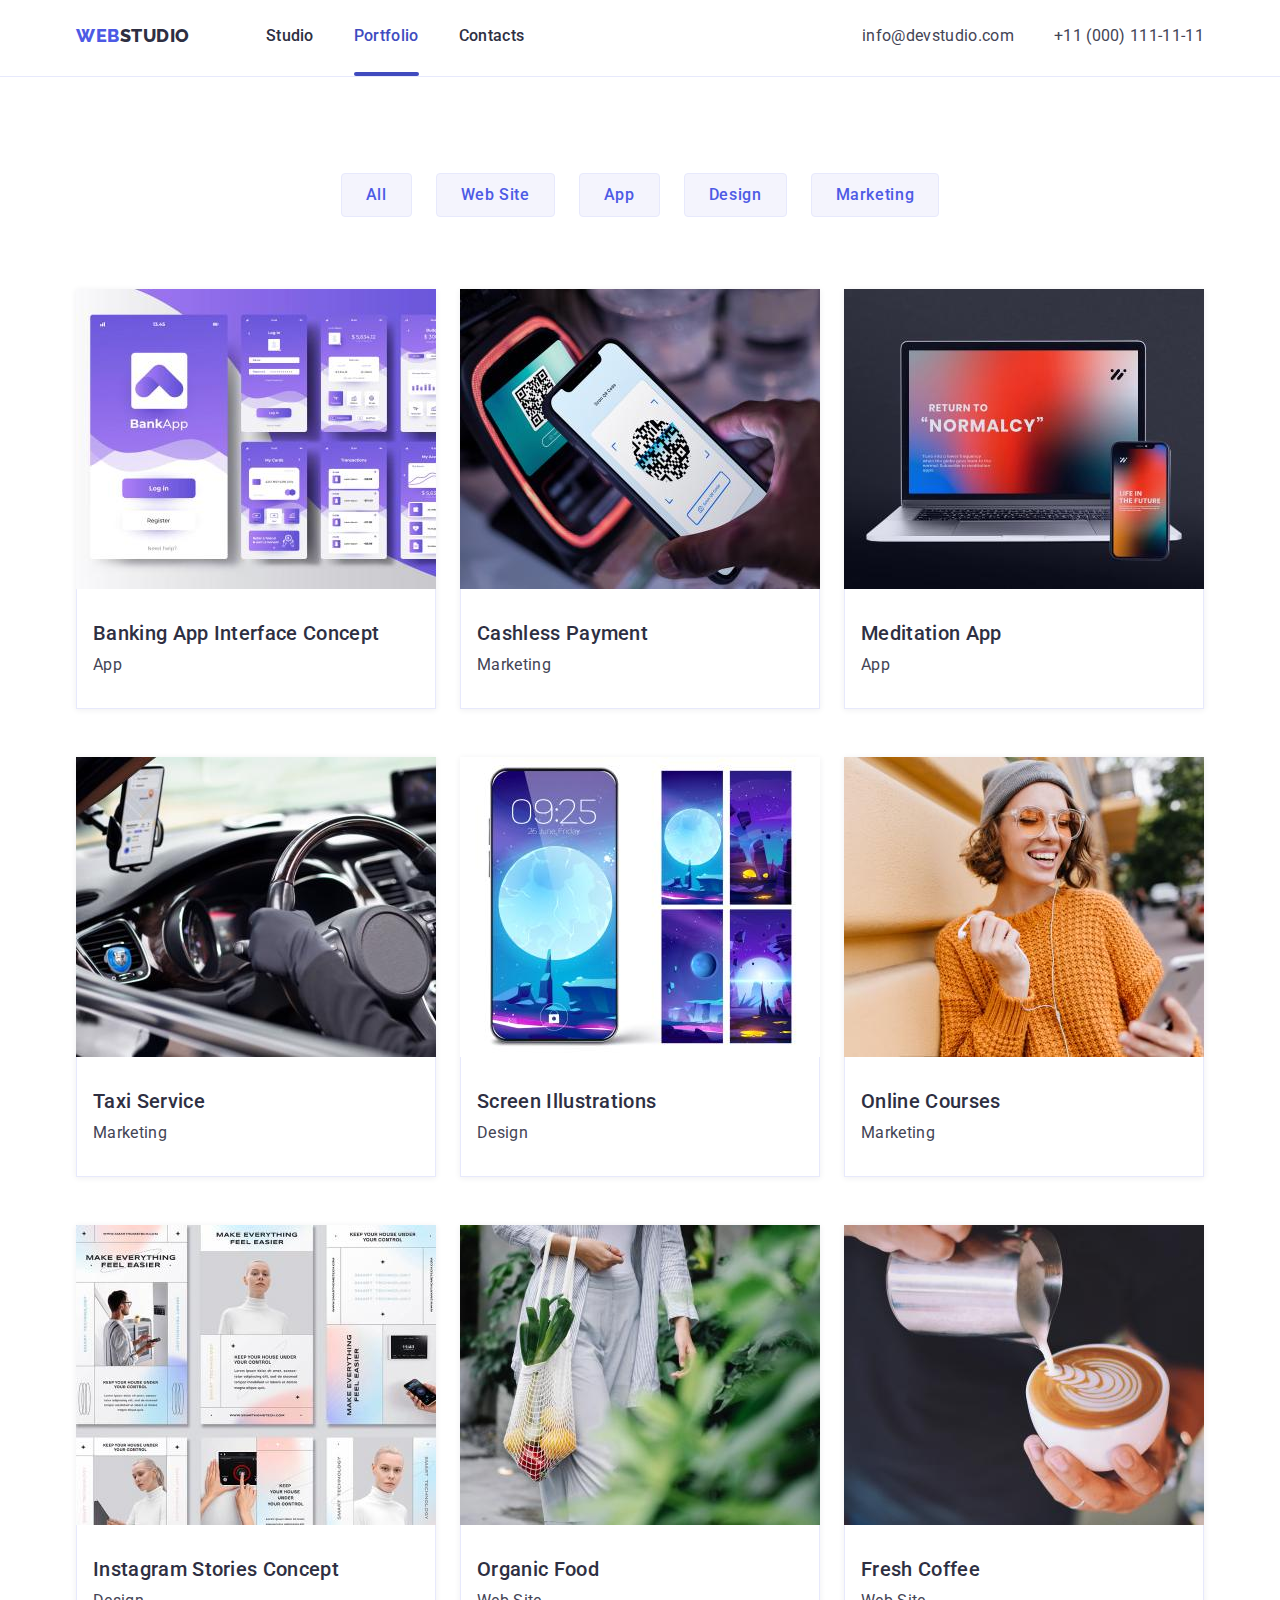
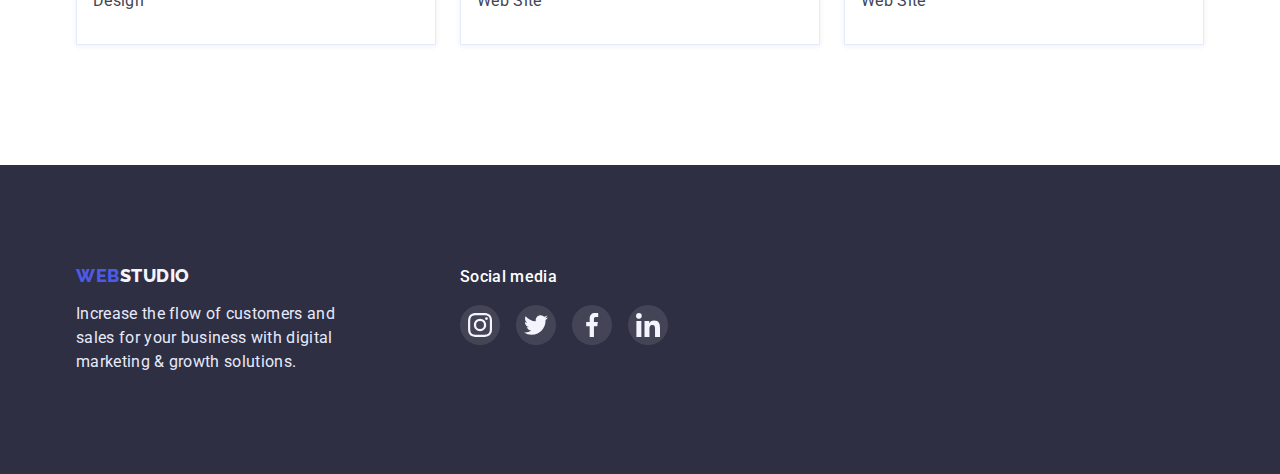
==== portfolio.html @ 801a4e63 "Initial commit" ====
<!DOCTYPE html>
<html lang="en">
  <head>
    <meta charset="UTF-8" />
    <meta http-equiv="X-UA-Compatible" content="IE=edge" />
    <meta name="viewport" content="width=device-width, initial-scale=1.0" />
    <title>Portfolio</title>
    <link rel="preconnect" href="https://fonts.googleapis.com" />
    <link rel="preconnect" href="https://fonts.gstatic.com" crossorigin />
    <link
      href="https://fonts.googleapis.com/css2?family=Raleway:wght@800&family=Roboto:wght@400;500;700;900&display=swap"
      rel="stylesheet"
    />
    <link
      rel="stylesheet"
      href="https://cdnjs.cloudflare.com/ajax/libs/modern-normalize/1.0.0/modern-normalize.min.css"
    />
    <link rel="stylesheet" href="./css/style.css" />
  </head>
  <body>
    <header class="main-header">
      <div class="container flex-container">
        <nav class="flex-container">
          <a class="logo" href="./index.html"><span>Web</span>Studio</a>
          <ul class="menu-list flex-container">
            <li><a class="nav-title" href="./index.html">Studio</a></li>
            <li>
              <a class="nav-title current" href="./portfolio.html">Portfolio</a>
            </li>
            <li><a class="nav-title" href="./contacts.html">Contacts</a></li>
          </ul>
        </nav>
        <address class="address">
          <ul class="flex-container">
            <li>
              <a class="contacts" href="mailto:info@devstudio.com"
                >info@devstudio.com</a
              >
            </li>
            <li>
              <a class="contacts" href="tel:+110001111111"
                >+11 (000) 111-11-11</a
              >
            </li>
          </ul>
        </address>
      </div>
    </header>
    <main>
      <section class="portfolio-section">
        <h1 class="visually-hidden">Portfolio</h1>
        <ul class="filter container flex-container">
          <li><button class="filter-btn" type="button">All</button></li>
          <li><button class="filter-btn" type="button">Web Site</button></li>
          <li><button class="filter-btn" type="button">App</button></li>
          <li><button class="filter-btn" type="button">Design</button></li>
          <li><button class="filter-btn" type="button">Marketing</button></li>
        </ul>
        <ul class="portfolio-list container flex-container">
          <li>
            <a href="https://www.google.com/">
              <div class="portfolio-card-wrapper">
                <img
                  src="./images/portfolio-1.jpg"
                  alt="Banking app screens"
                  width="360"
                />
                <p class="portfolio-card-overlay">
                  14 Stylish and User-Friendly App Design Concepts · Task
                  Manager App · Calorie Tracker App · Exotic Fruit Ecommerce App
                  · Cloud Storage App
                </p>
              </div>
              <div class="border-container">
                <h2 class="example-title">Banking App Interface Concept</h2>
                <p>App</p>
              </div>
            </a>
          </li>

          <li>
            <a href="https://www.google.com/">
              <div class="portfolio-card-wrapper">
                <img
                  src="./images/portfolio-2.jpg"
                  alt="Cashless payment show"
                  width="360"
                />
                <p class="portfolio-card-overlay">
                  14 Stylish and User-Friendly App Design Concepts · Task
                  Manager App · Calorie Tracker App · Exotic Fruit Ecommerce App
                  · Cloud Storage App
                </p>
              </div>
              <div class="border-container">
                <h2 class="example-title">Cashless Payment</h2>
                <p>Marketing</p>
              </div>
            </a>
          </li>

          <li>
            <a href="https://www.google.com/">
              <div class="portfolio-card-wrapper">
                <img
                  src="./images/portfolio-3.jpg"
                  alt="Meditation app screen"
                  width="360"
                />
                <p class="portfolio-card-overlay">
                  14 Stylish and User-Friendly App Design Concepts · Task
                  Manager App · Calorie Tracker App · Exotic Fruit Ecommerce App
                  · Cloud Storage App
                </p>
              </div>
              <div class="border-container">
                <h2 class="example-title">Meditation App</h2>
                <p>App</p>
              </div>
            </a>
          </li>

          <li>
            <a href="https://www.google.com/">
              <div class="portfolio-card-wrapper">
                <img
                  src="./images/portfolio-4.jpg"
                  alt="Taxi service preview"
                  width="360"
                />
                <p class="portfolio-card-overlay">
                  14 Stylish and User-Friendly App Design Concepts · Task
                  Manager App · Calorie Tracker App · Exotic Fruit Ecommerce App
                  · Cloud Storage App
                </p>
              </div>
              <div class="border-container">
                <h2 class="example-title">Taxi Service</h2>
                <p>Marketing</p>
              </div>
            </a>
          </li>

          <li>
            <a href="https://www.google.com/">
              <div class="portfolio-card-wrapper">
                <img
                  src="./images/portfolio-5.jpg"
                  alt="Mobile screen illustrations"
                  width="360"
                />
                <p class="portfolio-card-overlay">
                  14 Stylish and User-Friendly App Design Concepts · Task
                  Manager App · Calorie Tracker App · Exotic Fruit Ecommerce App
                  · Cloud Storage App
                </p>
              </div>
              <div class="border-container">
                <h2 class="example-title">Screen Illustrations</h2>
                <p>Design</p>
              </div>
            </a>
          </li>

          <li>
            <a href="https://www.google.com/">
              <div class="portfolio-card-wrapper">
                <img
                  src="./images/portfolio-6.jpg"
                  alt="Online couerses show"
                  width="360"
                />
                <p class="portfolio-card-overlay">
                  14 Stylish and User-Friendly App Design Concepts · Task
                  Manager App · Calorie Tracker App · Exotic Fruit Ecommerce App
                  · Cloud Storage App
                </p>
              </div>
              <div class="border-container">
                <h2 class="example-title">Online Courses</h2>
                <p>Marketing</p>
              </div>
            </a>
          </li>

          <li>
            <a href="https://www.google.com/">
              <div class="portfolio-card-wrapper">
                <img
                  src="./images/portfolio-7.jpg"
                  alt="Instagram stories preview"
                  width="360"
                />
                <p class="portfolio-card-overlay">
                  14 Stylish and User-Friendly App Design Concepts · Task
                  Manager App · Calorie Tracker App · Exotic Fruit Ecommerce App
                  · Cloud Storage App
                </p>
              </div>
              <div class="border-container">
                <h2 class="example-title">Instagram Stories Concept</h2>
                <p>Design</p>
              </div>
            </a>
          </li>

          <li>
            <a href="https://www.google.com/">
              <div class="portfolio-card-wrapper">
                <img
                  src="./images/portfolio-8.jpg"
                  alt="Organic food photo sample"
                  width="360"
                />
                <p class="portfolio-card-overlay">
                  14 Stylish and User-Friendly App Design Concepts · Task
                  Manager App · Calorie Tracker App · Exotic Fruit Ecommerce App
                  · Cloud Storage App
                </p>
              </div>
              <div class="border-container">
                <h2 class="example-title">Organic Food</h2>
                <p>Web Site</p>
              </div>
            </a>
          </li>
          <li>
            <a href="https://www.google.com/">
              <div class="portfolio-card-wrapper">
                <img
                  src="./images/portfolio-9.jpg"
                  alt="Coffee cup photo"
                  width="360"
                />
                <p class="portfolio-card-overlay">
                  14 Stylish and User-Friendly App Design Concepts · Task
                  Manager App · Calorie Tracker App · Exotic Fruit Ecommerce App
                  · Cloud Storage App
                </p>
              </div>
              <div class="border-container">
                <h2 class="example-title">Fresh Coffee</h2>
                <p>Web Site</p>
              </div>
            </a>
          </li>
        </ul>
      </section>
    </main>
    <footer>
      <div class="container flex-container footer-container">
        <div class="footer-element">
          <a class="logo footer-logo" href="./index.html"
            ><span>Web</span>Studio</a
          >
          <p class="footer-text">
            Increase the flow of customers and sales for your business with
            digital marketing & growth solutions.
          </p>
        </div>
        <div class="footer-element">
          <p class="social-media">Social media</p>
          <ul class="footer-social-networks">
            <li class="footer-social-networks-item">
              <a href="https://www.instagram.com" aria-label="instagram">
                <svg>
                  <use href="./images/icons.svg#icon-instagram"></use>
                </svg>
              </a>
            </li>
            <li class="footer-social-networks-item">
              <a href="https://twitter.com" aria-label="twitter">
                <svg>
                  <use href="./images/icons.svg#icon-twitter"></use>
                </svg>
              </a>
            </li>
            <li class="footer-social-networks-item">
              <a href="https://uk-ua.facebook.com" aria-label="facebook">
                <svg>
                  <use href="./images/icons.svg#icon-facebook"></use>
                </svg>
              </a>
            </li>
            <li class="footer-social-networks-item">
              <a href="https://ua.linkedin.com" aria-label="linkedin">
                <svg>
                  <use href="./images/icons.svg#icon-linkedin"></use>
                </svg>
              </a>
            </li>
          </ul>
        </div>
      </div>
    </footer>
  </body>
</html>
---- css/style.css ----
/* div, section, p {
    outline: 1px solid greenyellow;
} */
:root {
  --main-text-color: #434455;
  --main-title-color: #2e2f42;
  --main-background-color: #ffffff;
  --secondary-background-color: #f4f4fd;
  --hover-color: #404bbf;
  --footer-text-color: #e7e9fc;
  --first-part-logo-color: #4d5ae5;
  --footer-socials-bg: rgba(255, 255, 255, 0.1);
  --footer-socials-bg-hover: #31d0aa;
  --icon-color: #8e8f99;
  --modal-overlay-bg: rgba(46, 47, 66, 0.4);
  --modal-bg-color: #fcfcfc;
  --close-btn-bg-color: #e7e9fc;
  --close-btn-border-color: rgba(0, 0, 0, 0.1);
  --transition-func: cubic-bezier(0.4, 0, 0.2, 1);
}
body {
  font-family: 'Roboto', sans-serif;
  font-weight: 400;
  font-size: 16px;
  line-height: 1.5;
  letter-spacing: 0.02em;
  color: var(--main-text-color);
  background-color: var(--main-background-color);
}

a {
  text-decoration: none;
}

ul {
  margin-top: 0;
  margin-bottom: 0;
  padding-left: 0;
  list-style: none;
}

h1,
h2,
h3,
h4,
p {
  margin-top: 0;
  margin-bottom: 0;
}

section {
  padding-top: 120px;
  padding-bottom: 120px;
}

img {
  display: block;
}
.container {
  margin: 0 auto;
  width: 1158px;
  padding: 0 15px;
}

.flex-container {
  display: flex;
}
/* Header styles */

.main-header {
  padding: 24px 0 28px 0;
  border-bottom: 1px solid var(--footer-text-color);
}
.logo {
  margin-right: 76px;
  font-family: 'Raleway', sans-serif;
  font-weight: 800;
  font-size: 18px;
  line-height: 1.33;
  letter-spacing: 0.03em;
  text-transform: uppercase;
  text-decoration: none;
  color: var(--main-title-color);
}

.logo span {
  color: var(--first-part-logo-color);
}

.nav-title {
  font-weight: 500;
  color: var(--main-title-color);
  transition: color 250ms var(--transition-func);
}
.menu-list > li,
.address li {
  margin-right: 40px;
}

.menu-list > li:last-child,
.address li:last-child {
  margin-right: 0;
}
.contacts {
  color: inherit;
  transition: color 250ms var(--transition-func);
}

.nav-title:hover,
.nav-title:focus,
.nav-title:active,
.contacts:hover,
.contacts:focus,
.contacts:active,
.current {
  color: var(--hover-color);
}

.current {
  position: relative;
}
.current::after {
  position: absolute;
  left: 0;
  bottom: -31.4px;
  content: '';
  width: 100%;
  height: 4px;
  background-color: var(--hover-color);
  pointer-events: none;
  border-radius: 2px;
}
.address {
  margin-left: auto;
  font-style: normal;
}
/* Hero section  */

.bg-container {
}

.hero {
  max-width: 1440px;
  margin: 0 auto;

  padding-top: 188px;
  padding-bottom: 188px;
  text-align: center;
  background-image: linear-gradient(
      rgba(46, 47, 66, 0.7),
      rgba(46, 47, 66, 0.7) 100%
    ),
    url(../images/people-office.jpg);
  background-repeat: no-repeat;
  background-position: center;
  background-color: var(--main-title-color);
}

.main-title {
  display: block;
  max-width: 496px;
  margin: 0 auto 48px;
  font-weight: 700;
  font-size: 56px;
  line-height: 1.07;
  letter-spacing: 0.02em;
  text-transform: capitalize;
  color: var(--main-background-color);
}

.order-service {
  padding: 16px 32px;
  background: var(--first-part-logo-color);
  box-shadow: 0px 4px 4px rgba(0, 0, 0, 0.15);
  border-radius: 4px;
  font-weight: 500;
  color: var(--main-background-color);
  font-size: inherit;
  line-height: inherit;
  cursor: pointer;
  border: none;
  transition: background-color 250ms var(--transition-func);
}

.order-service:hover,
.order-service:focus,
.order-service:active {
  background-color: var(--hover-color);
}

/* Benefits section  */

.visually-hidden {
  position: absolute;
  width: 1px;
  height: 1px;
  margin: -1px;
  border: 0;
  padding: 0;

  white-space: nowrap;
  clip-path: inset(100%);
  clip: rect(0 0 0 0);
  overflow: hidden;
}

.benefits-title,
.team-member-title,
.example-title {
  margin-bottom: 8px;
  font-weight: 500;
  font-size: 20px;
  line-height: 1.2;
  color: var(--main-title-color);
}

.benefits-card {
  width: calc((100%-2.13% * 3) / 4);
}
.benefits-card:not(:last-child) {
  margin-right: 2.13%;
}

.benefits-icon {
  display: flex;
  justify-content: center;
  align-items: center;
  margin-bottom: 8px;
  background-color: var(--secondary-background-color);
  border-radius: 4px;
}
.benefits-icon svg {
  display: block;
  max-width: 60px;
  max-height: 112px;
}

/* "What are we doing" section  */

.doing-section {
  padding-top: 0;
}

.doing-title,
.team-title,
.customer-title {
  margin-bottom: 72px;
  font-weight: 700;
  font-size: 36px;
  line-height: 1.11;
  text-align: center;
  text-transform: capitalize;
  color: var(--main-title-color);
}

.doing-card {
  width: calc((100%-2.13% * 2) / 3);
  margin-right: 2.13%;
}
.doing-card:nth-child(3n) {
  margin-right: 0;
}
/* Team section  */

.team {
  background-color: var(--secondary-background-color);
}

.team-member-card {
  width: calc((100%-2.13% * 3) / 4);
  margin-right: 2.13%;
  padding-bottom: 32px;
  text-align: center;
  background-color: var(--main-background-color);
  box-shadow: 0px 1px 6px rgba(46, 47, 66, 0.08),
    0px 1px 1px rgba(46, 47, 66, 0.16), 0px 2px 1px rgba(46, 47, 66, 0.08);
  border-radius: 0px 0px 4px 4px;
}

.team-member-card:nth-child(4n) {
  margin-right: 0;
}
.team-member-card img {
  margin-bottom: 32px;
}
.position {
  margin-bottom: 8px;
}
.social-network-list {
  display: flex;
  justify-content: space-between;
  padding: 0 16px;
}

.social-network-link {
  display: flex;
  justify-content: center;
  align-items: center;
  width: 40px;
  height: 40px;
  background-color: var(--first-part-logo-color);
  border-radius: 50%;

  transition: background-color 250ms var(--transition-func);
}

.social-network-link:hover,
.social-network-link:focus {
  background-color: var(--hover-color);
}
.social-network-link svg {
  width: 16px;
  height: 16px;
}

/* Customers  */

.customer-item:not(:last-child) {
  margin-right: 24px;
}
.customer-item a {
  display: flex;
  justify-content: center;
  align-items: center;
  width: 168px;
  height: 88px;
  color: var(--icon-color);
  border: 1px solid var(--icon-color);
  border-radius: 4px;

  transition: color 250ms var(--transition-func),
    border-color 250ms var(--transition-func);
}

.customer-item svg {
  width: 104px;
  height: 56px;
  fill: currentColor;
}
.customer-item a:hover,
.customer-item a:focus {
  color: var(--hover-color);
  border-color: var(--hover-color);
}

/* Footer  */

footer {
  padding-top: 100px;
  padding-bottom: 100px;
  background-color: var(--main-title-color);
}

.footer-logo {
  display: inline-block;
  margin-right: 0;
  margin-bottom: 16px;
  padding: 0;
  line-height: 1.17;
  color: var(--secondary-background-color);
}

.footer-text {
  max-width: 264px;
  font-size: 16px;
  color: var(--footer-text-color);
}
.footer-element:first-child {
  margin-right: 120px;
}

.social-media {
  margin-bottom: 16px;
  font-weight: 500;
  font-size: 16px;
  line-height: 1.5;
  letter-spacing: 0.02em;
  color: var(--main-background-color);
}

.footer-social-networks {
  display: flex;
}

.footer-social-networks-item {
  margin-right: 16px;
}

.footer-social-networks-item a {
  display: flex;
  justify-content: center;
  align-items: center;
  width: 40px;
  height: 40px;
  border-radius: 50%;
  background-color: var(--footer-socials-bg);
  transition: background-color 250ms var(--transition-func);
}

.footer-social-networks-item a:hover,
.footer-social-networks-item a:focus {
  background-color: var(--footer-socials-bg-hover);
}
.footer-social-networks-item:last-child {
  margin-right: 0;
}

.footer-social-networks-item svg {
  width: 24px;
  height: 24px;
}
/* Modal window  */

.overlay {
  position: fixed;
  width: 100vw;
  height: 100vh;
  left: 0;
  top: 0;
  background-color: var(--modal-overlay-bg);
  transition: opacity 250ms var(--transition-func);
  opacity: 1;
}

.is-hidden {
  visibility: hidden;
  opacity: 0;
  pointer-events: none;
}

.is-hidden .modal {
  transform: translate(-50%, -50%) scale(0);
}

.modal {
  position: absolute;
  width: 408px;
  height: 586px;
  left: 50%;
  top: 50%;
  transform: translate(-50%, -50%) scale(100%);
  background-color: var(--modal-bg-color);
  box-shadow: 0px 1px 1px rgba(0, 0, 0, 0.14), 0px 1px 3px rgba(0, 0, 0, 0.12),
    0px 2px 1px rgba(0, 0, 0, 0.2);
  border-radius: 4px;
  transition: transform 250ms var(--transition-func) 50ms;
}
.close-btn {
  position: absolute;
  top: 24px;
  right: 24px;
  display: flex;
  justify-content: center;
  align-items: center;
  width: 24px;
  height: 24px;
  padding: 0;
  background-color: var(--close-btn-bg-color);
  border: 1px solid var(--close-btn-border-color);
  border-radius: 50%;
  cursor: pointer;
  transition: background-color 250ms var(--transition-func),
    border-color 250ms var(--transition-func);
}
.close-btn svg {
  transition: fill 250ms var(--transition-func);
}

.close-btn:hover {
  background-color: var(--hover-color);
  border-color: var(--hover-color);
}
.close-btn:hover svg {
  fill: var(--main-background-color);
}
/* PORTFOLIO PAGE  */
.portfolio-section {
  padding-top: 96px;
}
.filter {
  justify-content: center;
  margin-bottom: 72px;
}

.filter > li {
  margin-right: 2.13%;
}
.filter > li:last-child {
  margin-right: 0;
}
.filter-btn {
  padding: 12px 24px;
  font-weight: 500;
  text-align: center;
  letter-spacing: 0.04em;
  color: var(--first-part-logo-color);
  background-color: var(--secondary-background-color);
  border: 1px solid var(--footer-text-color);
  border-radius: 4px;
  cursor: pointer;
  transition: background-color 250ms var(--transition-func),
    color 250ms var(--transition-func),
    border-color 250ms var(--transition-func),
    box-shadow 250ms var(--transition-func);
}
.filter-btn:hover,
.filter-btn:focus,
.filter-btn:active {
  color: var(--main-background-color);
  background-color: var(--hover-color);
  box-shadow: 0px 3px 1px rgba(0, 0, 0, 0.1), 0px 2px 1px rgba(0, 0, 0, 0.08),
    0px 2px 2px rgba(0, 0, 0, 0.12);
  border-color: var(--hover-color);
}

.portfolio-list {
  flex-wrap: wrap;
}

.portfolio-list > li {
  width: 360px;
  margin-right: 24px;
  margin-bottom: 48px;
}

.portfolio-list a {
  display: inline-block;

  color: var(--main-text-color);
  box-shadow: 0px 1px 6px rgba(46, 47, 66, 0.08);
  transition: box-shadow 250ms var(--transition-func);
}
.portfolio-list a:hover,
.portfolio-list a:focus {
  box-shadow: 0px 1px 6px rgba(46, 47, 66, 0.08),
    0px 1px 1px rgba(46, 47, 66, 0.16), 0px 2px 1px rgba(46, 47, 66, 0.08);
}
.portfolio-list a:active {
  color: var(--main-text-color);
}
.portfolio-list > li:nth-child(3n) {
  margin-right: 0;
}

.portfolio-list > li:nth-last-child(-n + 3) {
  margin-bottom: 0;
}

.border-container {
  padding-left: 16px;
  padding-top: 32px;
  padding-bottom: 31px;
  border: 1px solid var(--footer-text-color);
  border-top: none;
}

.portfolio-card-wrapper {
  position: relative;
  overflow: hidden;
}
.portfolio-card-overlay {
  position: absolute;
  top: 0;
  left: 0;
  right: 0;
  bottom: 0;
  padding: 40px 32px;
  transform: translateY(100%);
  color: var(--secondary-background-color);
  background-color: var(--first-part-logo-color);
  opacity: 0;
  transition: transform 250ms var(--transition-func),
    opacity 500ms var(--transition-func);
}

.portfolio-list a:hover .portfolio-card-overlay {
  transform: translateY(0);
  opacity: 1;
}
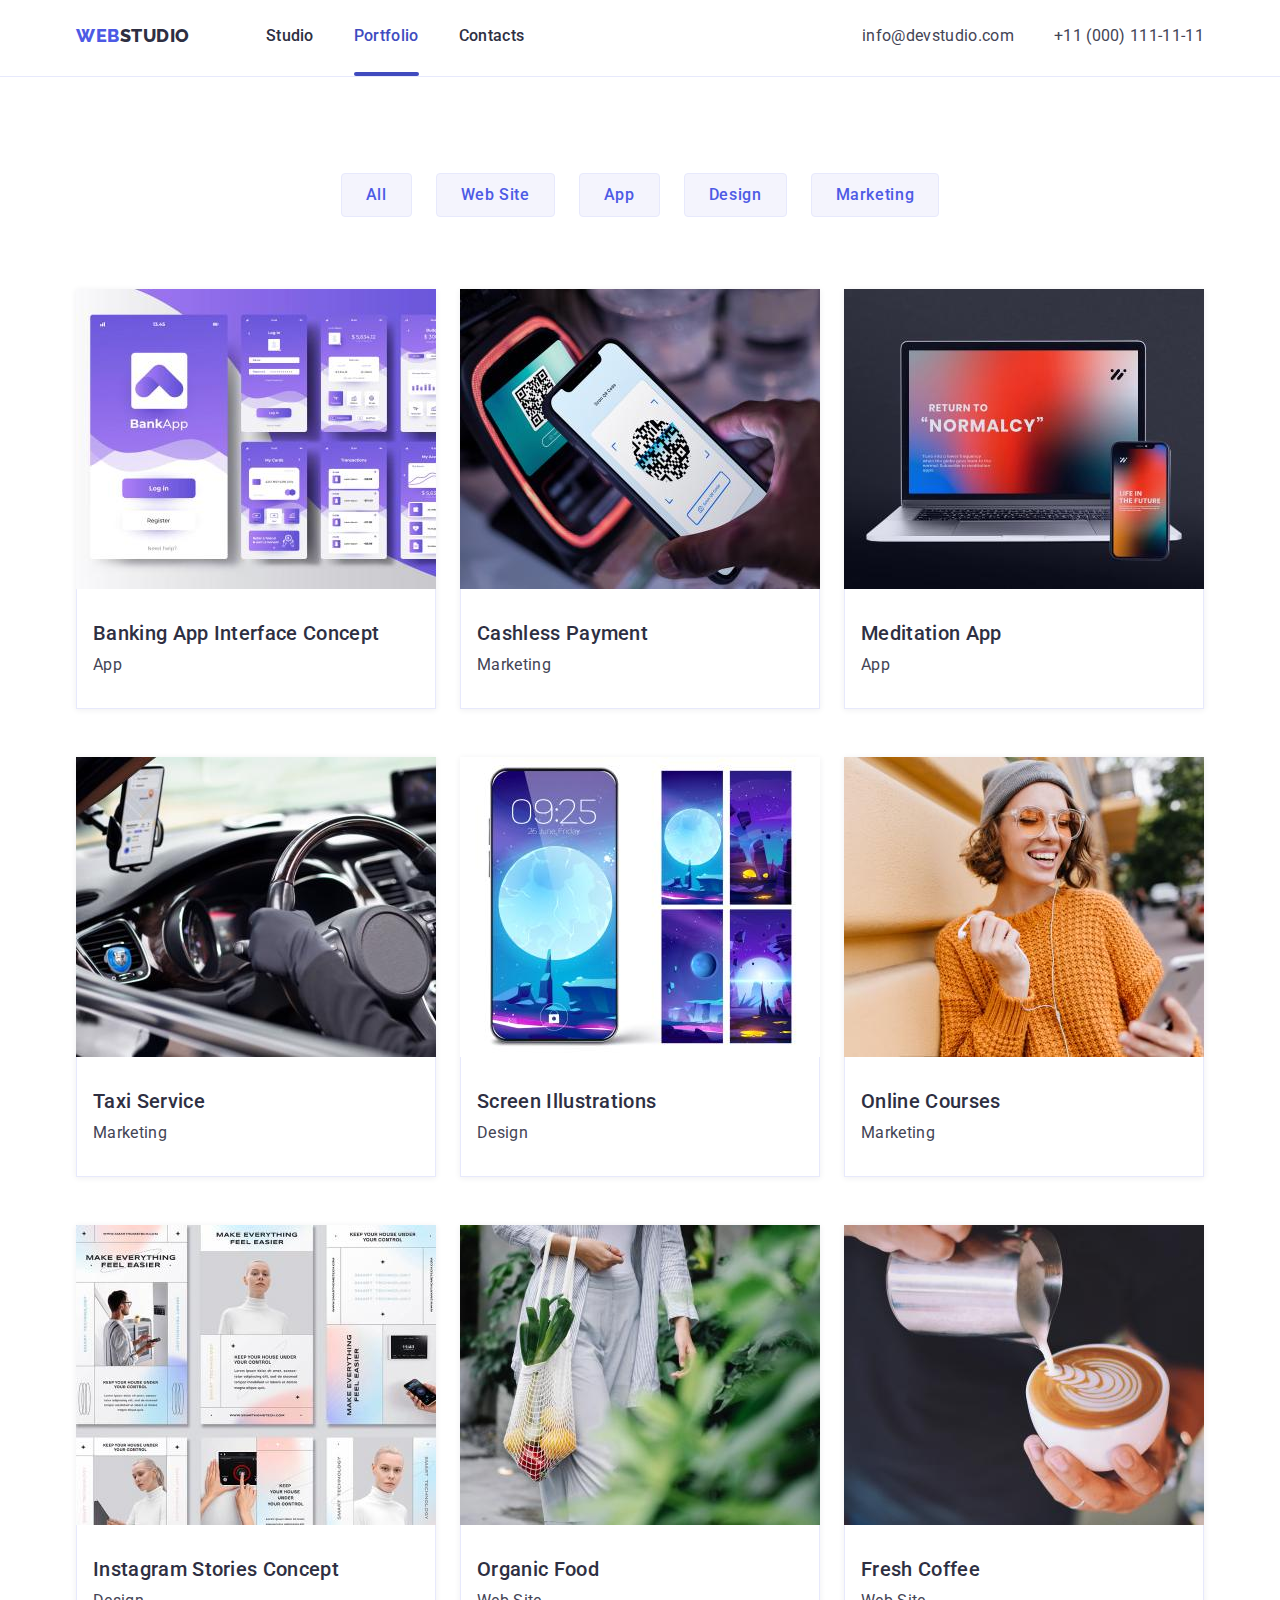
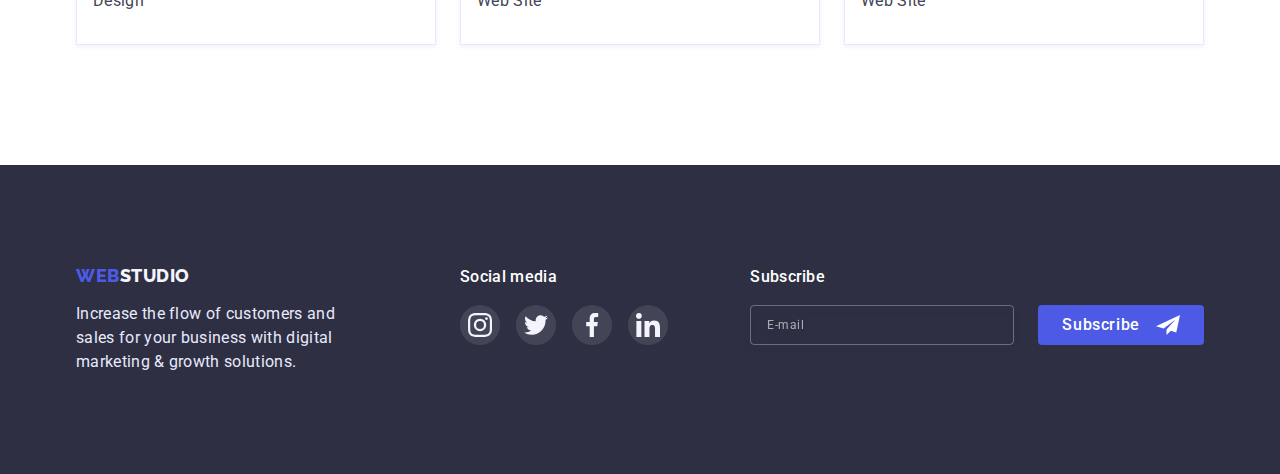
==== commit 34b8391e: "Done all basic tasks" ====
--- a/portfolio.html
+++ b/portfolio.html
@@ -291,6 +291,15 @@
             </li>
           </ul>
         </div>
+        <div class="footer-element">
+          <form class="subscribe-form" action="">
+            <p class="call-to-action">Subscribe</p>
+            <div class="subscribe-form-elements-container">
+              <input type="email" name="email" placeholder="E-mail" />
+              <button class="subscribe-btn" type="submit">Subscribe</button>
+            </div>
+          </form>
+        </div>
       </div>
     </footer>
   </body>
--- a/css/style.css
+++ b/css/style.css
@@ -16,6 +16,8 @@
   --modal-bg-color: #fcfcfc;
   --close-btn-bg-color: #e7e9fc;
   --close-btn-border-color: rgba(0, 0, 0, 0.1);
+  --subscr-placeholder-color: rgba(255, 255, 255, 0.6);
+  --modal-form-accep-privacy-color: #757575;
   --transition-func: cubic-bezier(0.4, 0, 0.2, 1);
 }
 body {
@@ -168,7 +170,8 @@
   color: var(--main-background-color);
 }
 
-.order-service {
+.order-service,
+.contacts-form-send-btn {
   padding: 16px 32px;
   background: var(--first-part-logo-color);
   box-shadow: 0px 4px 4px rgba(0, 0, 0, 0.15);
@@ -184,7 +187,10 @@
 
 .order-service:hover,
 .order-service:focus,
-.order-service:active {
+.order-service:active,
+.contacts-form-send-btn:hover,
+.contacts-form-send-btn:focus,
+.contacts-form-send-btn:active {
   background-color: var(--hover-color);
 }
 
@@ -368,8 +374,11 @@
 .footer-element:first-child {
   margin-right: 120px;
 }
-
-.social-media {
+.footer-element:nth-child(2) {
+  margin-right: auto;
+}
+.social-media,
+.call-to-action {
   margin-bottom: 16px;
   font-weight: 500;
   font-size: 16px;
@@ -408,6 +417,54 @@
 .footer-social-networks-item svg {
   width: 24px;
   height: 24px;
+}
+
+.subscribe-form-elements-container {
+  display: flex;
+}
+.subscribe-form [type='email'] {
+  min-width: 264px;
+  margin-right: 24px;
+  padding: 7px 16px;
+  color: var(--main-background-color);
+  font-size: 12px;
+  line-height: 2;
+  letter-spacing: 0.04em;
+  background-color: transparent;
+  border: 1px solid rgba(255, 255, 255, 0.3);
+  filter: drop-shadow(0px 4px 4px rgba(0, 0, 0, 0.15));
+  border-radius: 4px;
+}
+
+.subscribe-form [type='email']::placeholder {
+  color: var(--subscr-placeholder-color);
+}
+.subscribe-btn {
+  padding: 8px 24px;
+  font-weight: 500;
+  font-size: 16px;
+  line-height: 1.5;
+  letter-spacing: 0.04em;
+  color: var(--main-background-color);
+  background-color: var(--first-part-logo-color);
+  border: 0;
+  border-radius: 4px;
+  display: flex;
+  align-items: center;
+  gap: 16px;
+
+  transition: background-color 250ms var(--transition-func);
+}
+
+.subscribe-btn:hover {
+  background-color: var(--hover-color);
+}
+.subscribe-btn:after {
+  content: '';
+  display: inline-block;
+  width: 24px;
+  height: 24px;
+  background-image: url("data:image/svg+xml;charset=utf8,%3Csvg width='24' height='24' viewBox='0 0 24 24' fill='none' xmlns='http://www.w3.org/2000/svg'%3E%3Cpath d='M24 2L0 13.25L7.66994 15.6172L19.5 6.375L10.5017 16.4913L10.509 16.4936L10.5 16.4913V22L14.8013 17.8183L20.2501 19.5L24 2Z' fill='white'/%3E%3C/svg%3E");
 }
 /* Modal window  */
 
@@ -435,15 +492,120 @@
 .modal {
   position: absolute;
   width: 408px;
-  height: 586px;
+  padding: 72px 24px 24px 24px;
+  min-height: 86px;
   left: 50%;
   top: 50%;
-  transform: translate(-50%, -50%) scale(100%);
+  font-size: 12px;
+  line-height: 1.33;
+  letter-spacing: 0.04em;
+  color: var(--icon-color);
   background-color: var(--modal-bg-color);
   box-shadow: 0px 1px 1px rgba(0, 0, 0, 0.14), 0px 1px 3px rgba(0, 0, 0, 0.12),
     0px 2px 1px rgba(0, 0, 0, 0.2);
   border-radius: 4px;
+  transform: translate(-50%, -50%) scale(100%);
   transition: transform 250ms var(--transition-func) 50ms;
+}
+.contacts-form {
+  display: flex;
+  flex-direction: column;
+  justify-content: center;
+}
+.contacts-form b {
+  margin-bottom: 14px;
+  font-size: 16px;
+  line-height: 24px;
+  font-weight: 500;
+  color: #2e2f42;
+  text-align: center;
+}
+
+.contacts-form .input-field {
+  margin-bottom: 8px;
+}
+.contacts-form label:not(.accept-checkbox-field) {
+  display: inline-block;
+  margin-bottom: 4px;
+}
+
+.contacts-form input:not([type='checkbox']),
+.contacts-form textarea {
+  width: 100%;
+  padding: 11px 16px 11px 37px;
+  color: var(--main-title-color);
+  border: 1px solid rgba(33, 33, 33, 0.2);
+  border-radius: 4px;
+  transition: border-color 250ms var(--transition-func);
+}
+
+.contacts-form textarea {
+  min-height: 120px;
+  margin-bottom: 16px;
+  padding: 8px 16px;
+  resize: none;
+}
+
+.contacts-form textarea::placeholder {
+  color: rgba(117, 117, 117, 0.5);
+}
+
+.contacts-form input:hover,
+.contacts-form input:focus,
+.contacts-form textarea:hover,
+.contacts-form textarea:focus {
+  outline: none;
+  border-color: var(--first-part-logo-color);
+}
+.contacts-form input:not(.privacy-policy-checkbox):hover + svg,
+.contacts-form input:not(.privacy-policy-checkbox):focus + svg {
+  fill: var(--first-part-logo-color);
+}
+.contacts-form .input-wrapper {
+  position: relative;
+}
+
+.input-field svg {
+  display: block;
+  position: absolute;
+  top: 50%;
+  left: 16px;
+  transform: translate(0, -50%);
+  fill: var(--main-title-color);
+  transition: fill 250ms var(--transition-func);
+  pointer-events: none;
+}
+
+.accept-checkbox-field {
+  display: flex;
+  align-items: center;
+  margin-bottom: 24px;
+  color: var(--modal-form-accep-privacy-color);
+}
+.accept-checkbox-field svg {
+  margin-right: 8px;
+  border: 1.25px solid var(--main-title-color);
+  border-radius: 2px;
+  fill: transparent;
+  transition: border-color 250ms var(--transition-func);
+}
+.privacy-policy-checkbox:checked + svg {
+  border-color: var(--hover-color);
+  fill: var(--hover-color);
+}
+.privacy-policy {
+  color: var(--first-part-logo-color);
+  text-decoration: underline;
+}
+.contacts-form-button-field {
+  text-align: center;
+}
+.contacts-form-send-btn {
+  min-width: 169px;
+  font-weight: 500;
+  font-size: 16px;
+  line-height: 1.5;
+  letter-spacing: 0.04em;
 }
 .close-btn {
   position: absolute;
